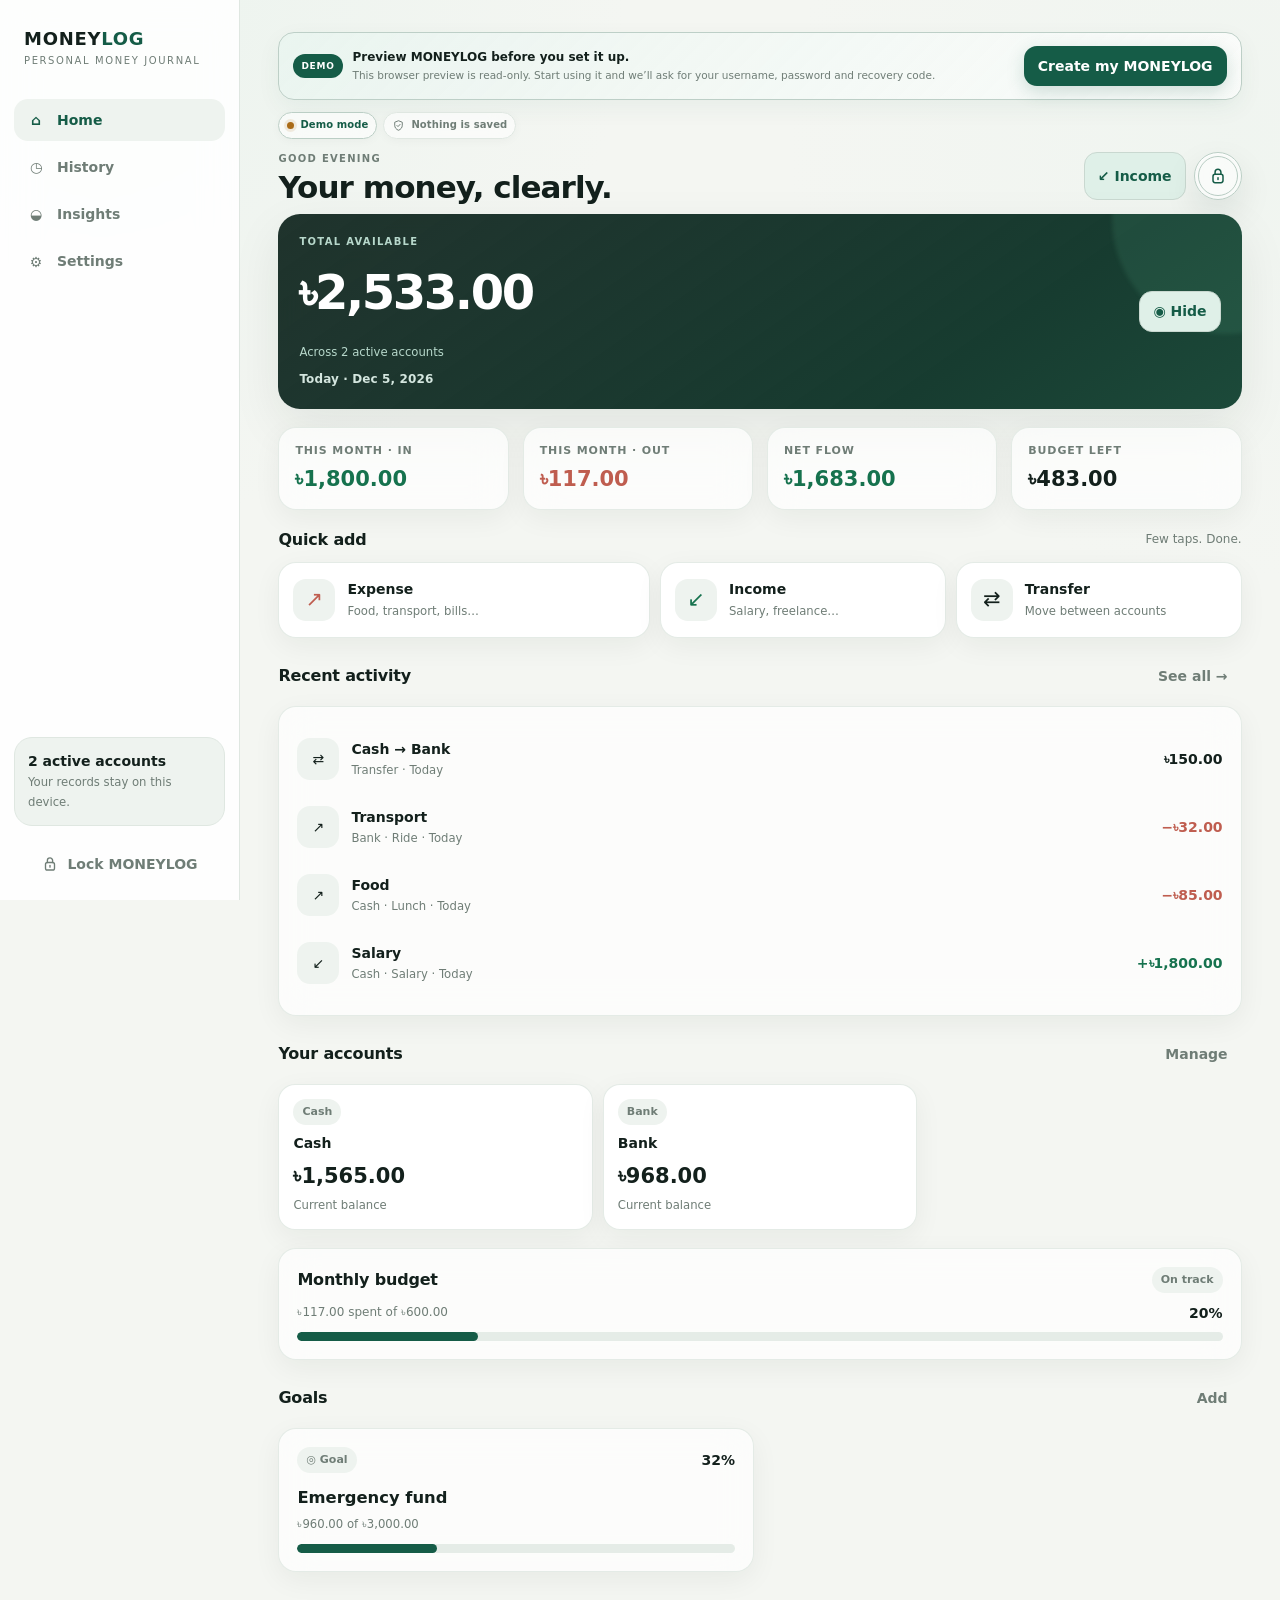
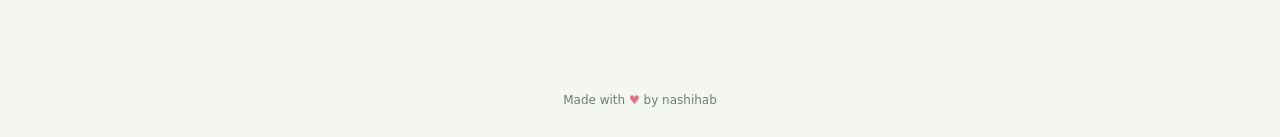
==== demo.html @ 327a2c61 "2.5.0" ====
<!doctype html><html lang="en"><head><meta charset="utf-8"><meta http-equiv="refresh" content="0;url=./?demo=1"><meta name="viewport" content="width=device-width,initial-scale=1"><title>MONEYLOG Demo</title><script>location.replace('./?demo=1')</script></head><body>Opening MONEYLOG demo…</body></html>
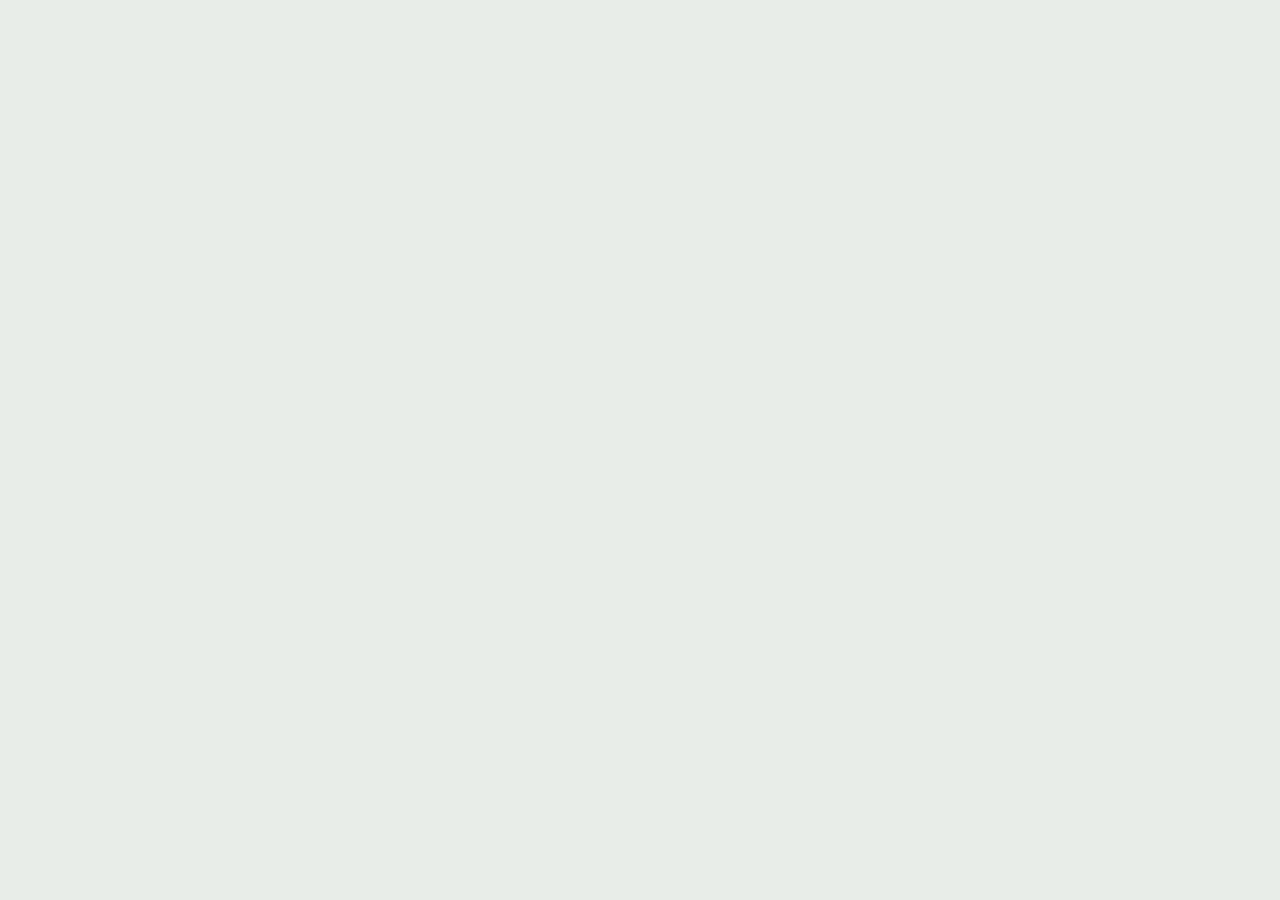
==== commit 7387e26c: "2.6.0" ====
--- a/demo.html
+++ b/demo.html
@@ -1 +1,13 @@
-<!doctype html><html lang="en"><head><meta charset="utf-8"><meta http-equiv="refresh" content="0;url=./?demo=1"><meta name="viewport" content="width=device-width,initial-scale=1"><title>MONEYLOG Demo</title><script>location.replace('./?demo=1')</script></head><body>Opening MONEYLOG demo…</body></html>
+<!doctype html>
+<html lang="en">
+<head>
+  <meta charset="utf-8">
+  <meta name="viewport" content="width=device-width,initial-scale=1,viewport-fit=cover">
+  <meta http-equiv="refresh" content="0;url=./?demo=1">
+  <meta name="referrer" content="no-referrer">
+  <meta http-equiv="Permissions-Policy" content="camera=(), microphone=(), geolocation=(), payment=(), usb=()">
+  <meta http-equiv="Content-Security-Policy" content="default-src 'self'; script-src 'self'; object-src 'none'; base-uri 'self'; form-action 'self'">
+  <title>MONEYLOG Demo</title>
+</head>
+<body>Opening MONEYLOG demo…</body>
+</html>
